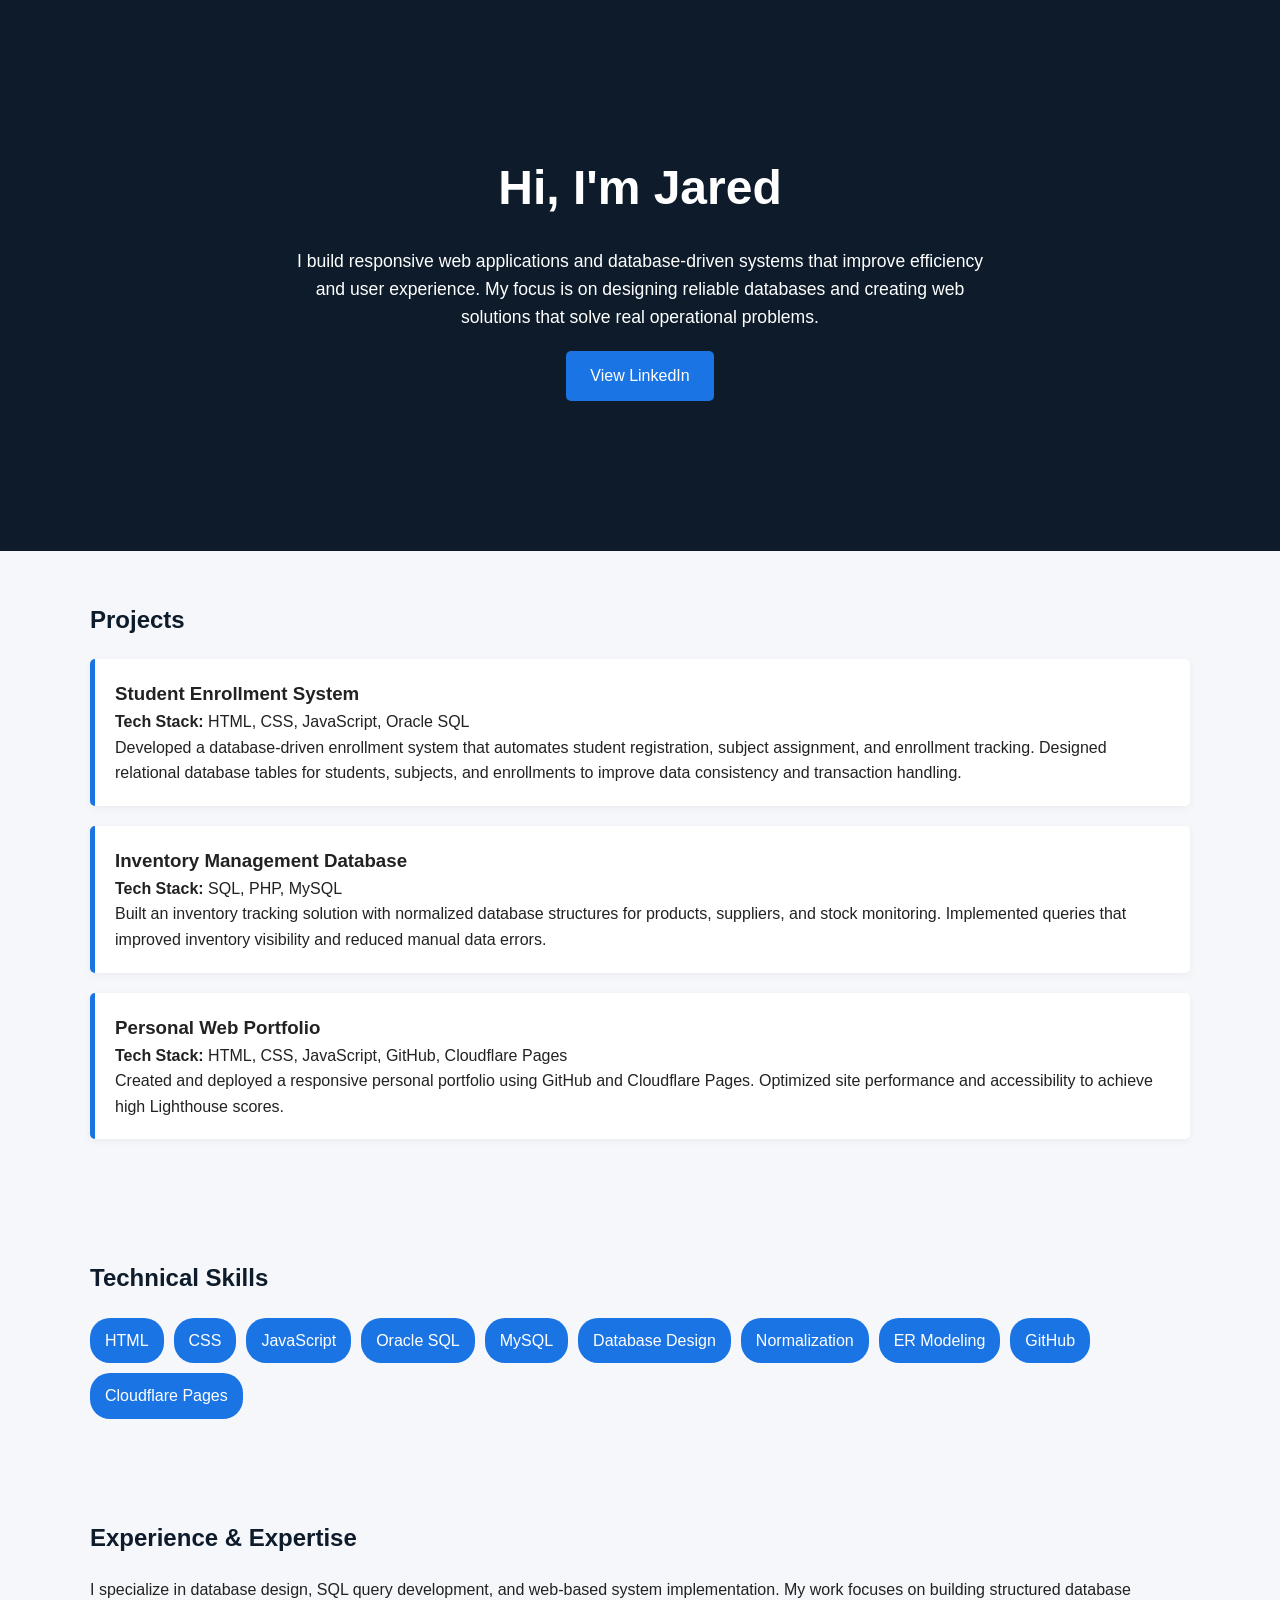
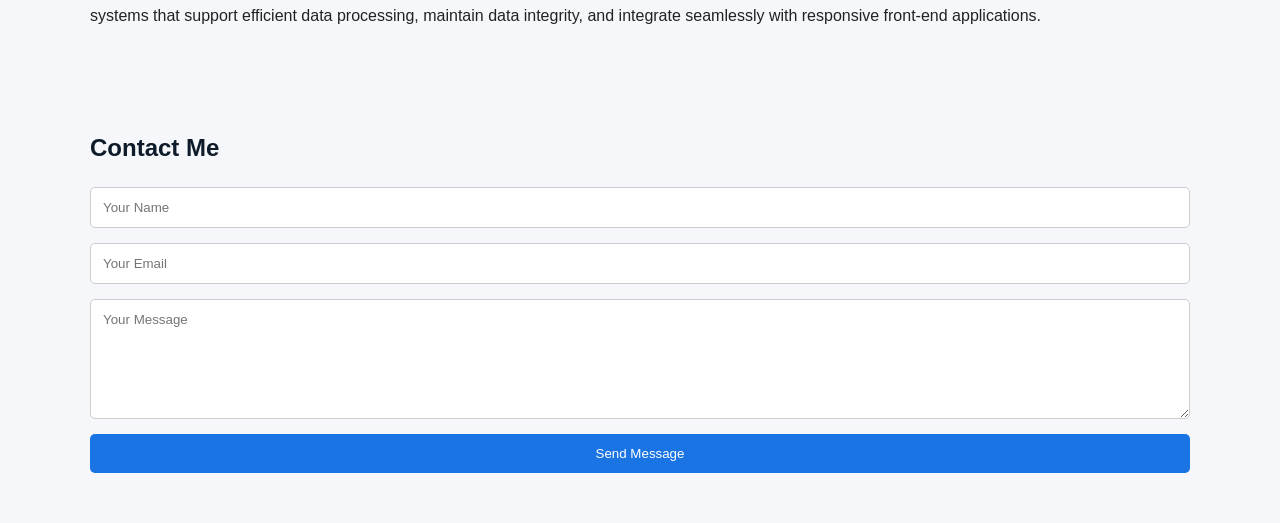
==== professional-portfolio/index.html @ 5c2bf279 "Add files via upload Initial portfolio upload" ====
<!DOCTYPE html>
<html lang="en">
<head>
  <meta charset="UTF-8">
  <meta name="viewport" content="width=device-width, initial-scale=1.0">
  <title>Jared | Database & Web Developer</title>
  <link rel="stylesheet" href="style.css">
</head>
<body>

  <!-- HERO SECTION -->
  <header class="hero">
    <div class="container">
      <h1>Hi, I'm Jared</h1>
      <p>
        I build responsive web applications and database-driven systems that improve efficiency and user experience.
        My focus is on designing reliable databases and creating web solutions that solve real operational problems.
      </p>
      <a href="https://www.linkedin.com/in/eiromn-jared-2b669a405" target="_blank" class="btn">View LinkedIn</a>
    </div>
  </header>

  <!-- PROJECTS SECTION -->
  <section class="projects container">
    <h2>Projects</h2>

    <div class="project-card">
      <h3>Student Enrollment System</h3>
      <p><strong>Tech Stack:</strong> HTML, CSS, JavaScript, Oracle SQL</p>
      <p>
        Developed a database-driven enrollment system that automates student registration,
        subject assignment, and enrollment tracking. Designed relational database tables for
        students, subjects, and enrollments to improve data consistency and transaction handling.
      </p>
    </div>

    <div class="project-card">
      <h3>Inventory Management Database</h3>
      <p><strong>Tech Stack:</strong> SQL, PHP, MySQL</p>
      <p>
        Built an inventory tracking solution with normalized database structures for products,
        suppliers, and stock monitoring. Implemented queries that improved inventory visibility
        and reduced manual data errors.
      </p>
    </div>

    <div class="project-card">
      <h3>Personal Web Portfolio</h3>
      <p><strong>Tech Stack:</strong> HTML, CSS, JavaScript, GitHub, Cloudflare Pages</p>
      <p>
        Created and deployed a responsive personal portfolio using GitHub and Cloudflare Pages.
        Optimized site performance and accessibility to achieve high Lighthouse scores.
      </p>
    </div>
  </section>

  <!-- SKILLS SECTION -->
  <section class="skills container">
    <h2>Technical Skills</h2>
    <div class="skills-grid">
      <span>HTML</span>
      <span>CSS</span>
      <span>JavaScript</span>
      <span>Oracle SQL</span>
      <span>MySQL</span>
      <span>Database Design</span>
      <span>Normalization</span>
      <span>ER Modeling</span>
      <span>GitHub</span>
      <span>Cloudflare Pages</span>
    </div>
  </section>

  <!-- RESUME SECTION -->
  <section class="resume container">
    <h2>Experience & Expertise</h2>
    <p>
      I specialize in database design, SQL query development, and web-based system implementation.
      My work focuses on building structured database systems that support efficient data processing,
      maintain data integrity, and integrate seamlessly with responsive front-end applications.
    </p>
  </section>

  <!-- CONTACT SECTION -->
  <section class="contact container">
    <h2>Contact Me</h2>
    <form>
      <input type="text" placeholder="Your Name" required>
      <input type="email" placeholder="Your Email" required>
      <textarea placeholder="Your Message" required></textarea>
      <button type="submit" class="btn">Send Message</button>
    </form>
  </section>

</body>
</html>
---- professional-portfolio/style.css ----
* {
  margin: 0;
  padding: 0;
  box-sizing: border-box;
  font-family: Arial, sans-serif;
}

body {
  line-height: 1.6;
  color: #222;
  background: #f5f7fa;
}

.container {
  width: 90%;
  max-width: 1100px;
  margin: auto;
  padding: 50px 0;
}

.hero {
  background: #0d1b2a;
  color: white;
  text-align: center;
  padding: 100px 20px;
}

.hero h1 {
  font-size: 3rem;
  margin-bottom: 20px;
}

.hero p {
  max-width: 700px;
  margin: auto;
  margin-bottom: 20px;
  font-size: 1.1rem;
}

.btn {
  display: inline-block;
  background: #1b74e4;
  color: white;
  padding: 12px 24px;
  text-decoration: none;
  border-radius: 5px;
  border: none;
  cursor: pointer;
}

h2 {
  margin-bottom: 20px;
  color: #0d1b2a;
}

.project-card {
  background: white;
  margin-bottom: 20px;
  padding: 20px;
  border-left: 5px solid #1b74e4;
  border-radius: 5px;
  box-shadow: 0 2px 8px rgba(0,0,0,0.05);
}

.skills-grid {
  display: flex;
  flex-wrap: wrap;
  gap: 10px;
}

.skills-grid span {
  background: #1b74e4;
  color: white;
  padding: 10px 15px;
  border-radius: 20px;
}

.contact form {
  display: flex;
  flex-direction: column;
}

.contact input,
.contact textarea {
  margin-bottom: 15px;
  padding: 12px;
  border: 1px solid #ccc;
  border-radius: 5px;
}

.contact textarea {
  min-height: 120px;
}

@media (max-width: 768px) {
  .hero h1 {
    font-size: 2rem;
  }
}
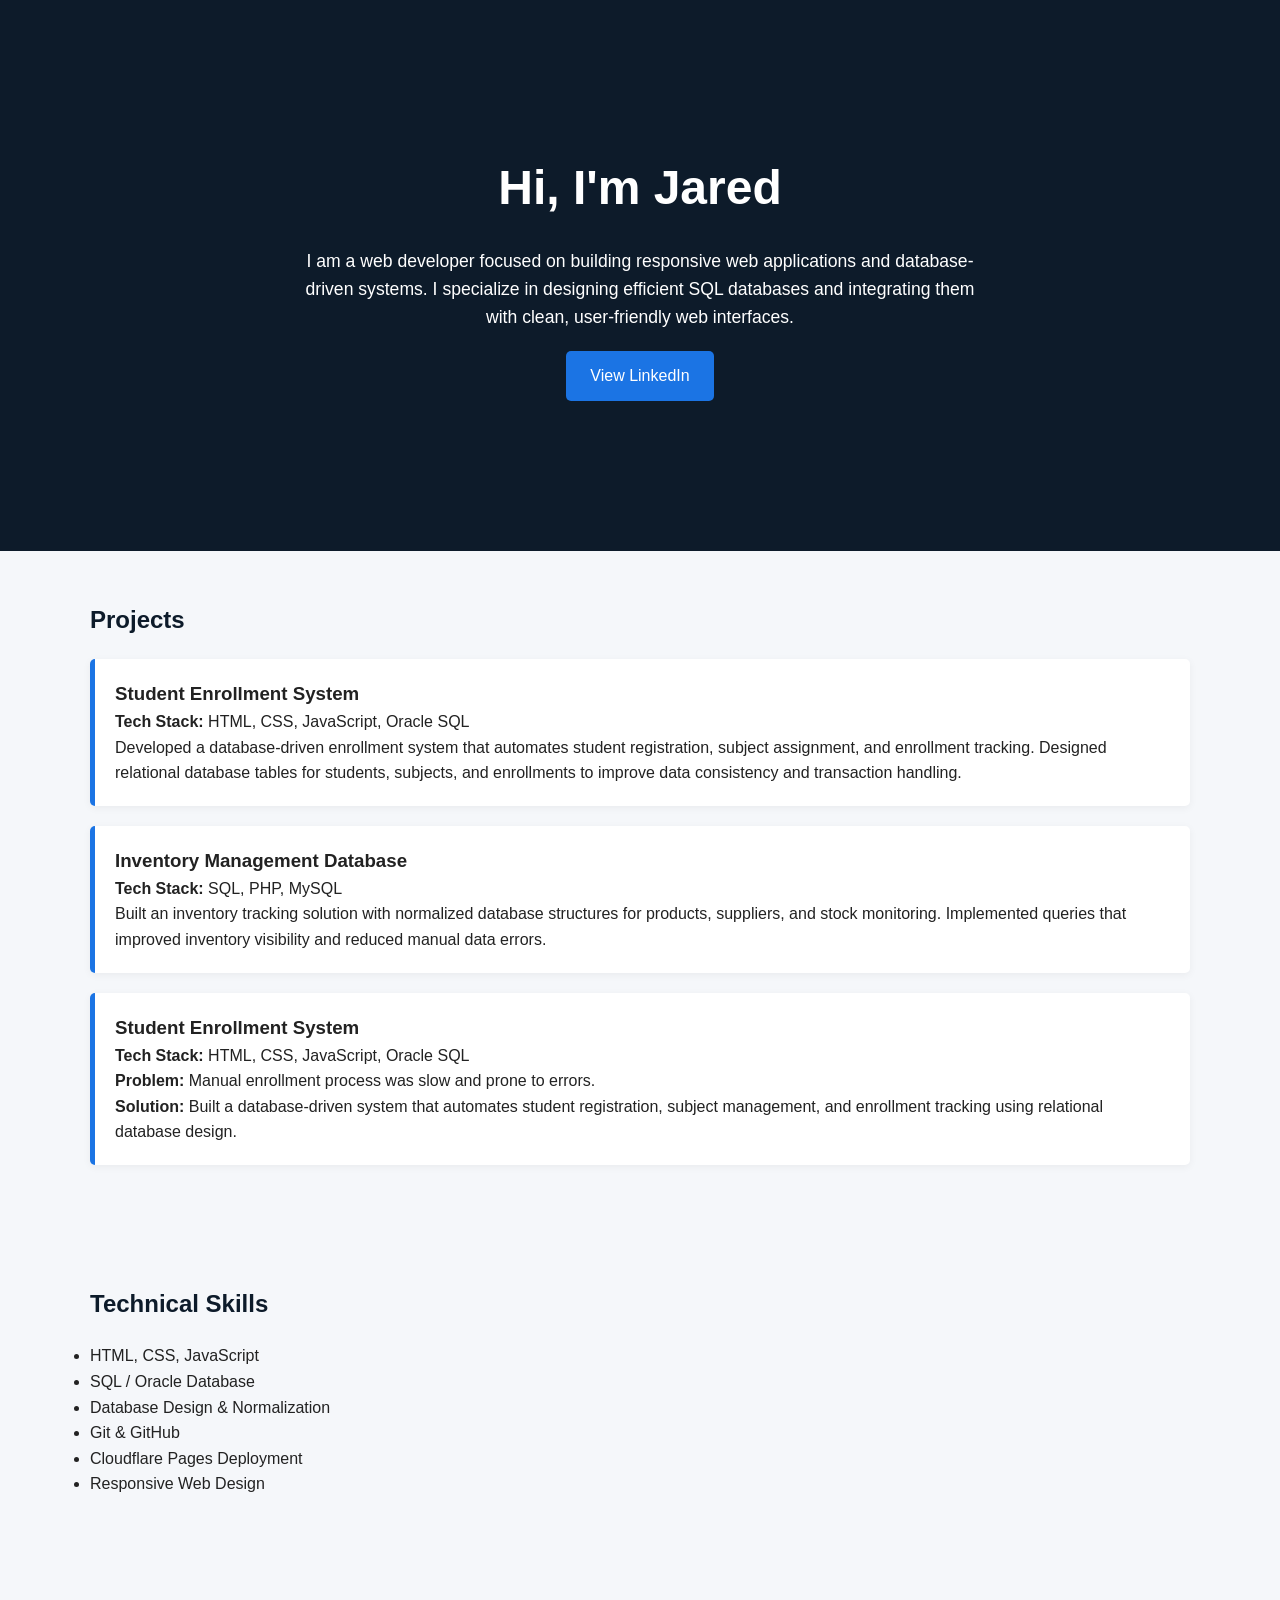
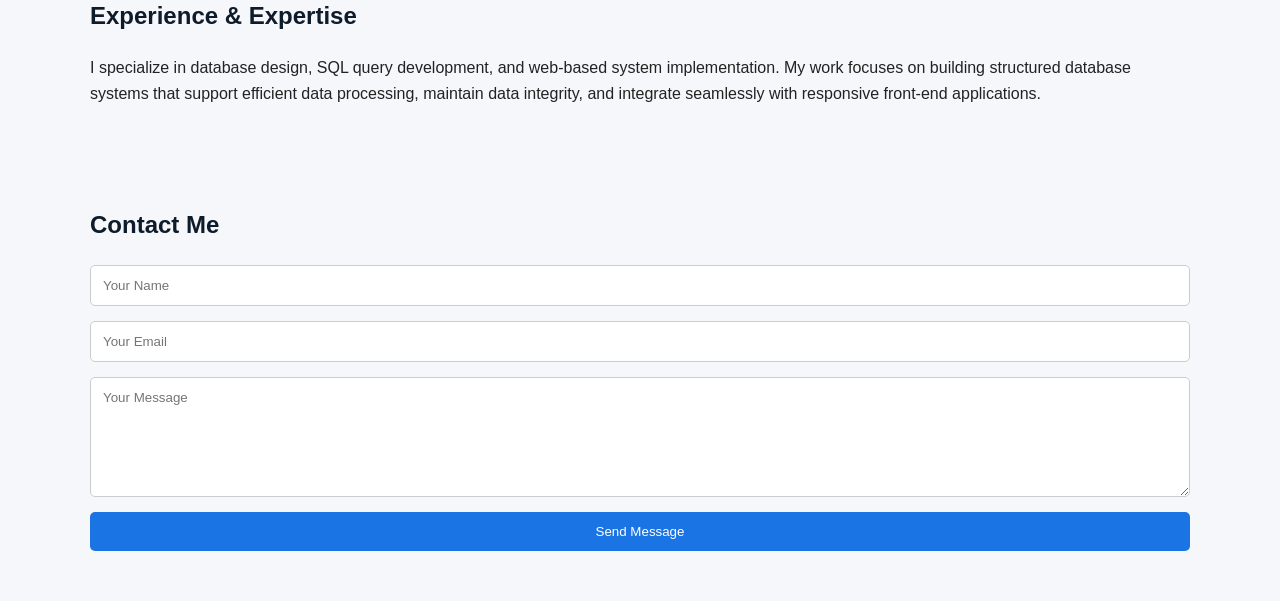
==== commit 83b3eed2: "Update index.html Improved hero section and project descriptions" ====
--- a/professional-portfolio/index.html
+++ b/professional-portfolio/index.html
@@ -12,10 +12,10 @@
   <header class="hero">
     <div class="container">
       <h1>Hi, I'm Jared</h1>
-      <p>
-        I build responsive web applications and database-driven systems that improve efficiency and user experience.
-        My focus is on designing reliable databases and creating web solutions that solve real operational problems.
-      </p>
+<p>
+I am a web developer focused on building responsive web applications and database-driven systems.  
+I specialize in designing efficient SQL databases and integrating them with clean, user-friendly web interfaces.
+</p>
       <a href="https://www.linkedin.com/in/eiromn-jared-2b669a405" target="_blank" class="btn">View LinkedIn</a>
     </div>
   </header>
@@ -44,31 +44,25 @@
       </p>
     </div>
 
-    <div class="project-card">
-      <h3>Personal Web Portfolio</h3>
-      <p><strong>Tech Stack:</strong> HTML, CSS, JavaScript, GitHub, Cloudflare Pages</p>
-      <p>
-        Created and deployed a responsive personal portfolio using GitHub and Cloudflare Pages.
-        Optimized site performance and accessibility to achieve high Lighthouse scores.
-      </p>
-    </div>
+   <div class="project-card">
+  <h3>Student Enrollment System</h3>
+  <p><strong>Tech Stack:</strong> HTML, CSS, JavaScript, Oracle SQL</p>
+  <p><strong>Problem:</strong> Manual enrollment process was slow and prone to errors.</p>
+  <p><strong>Solution:</strong> Built a database-driven system that automates student registration, subject management, and enrollment tracking using relational database design.</p>
+</div>
   </section>
 
   <!-- SKILLS SECTION -->
   <section class="skills container">
     <h2>Technical Skills</h2>
-    <div class="skills-grid">
-      <span>HTML</span>
-      <span>CSS</span>
-      <span>JavaScript</span>
-      <span>Oracle SQL</span>
-      <span>MySQL</span>
-      <span>Database Design</span>
-      <span>Normalization</span>
-      <span>ER Modeling</span>
-      <span>GitHub</span>
-      <span>Cloudflare Pages</span>
-    </div>
+<ul>
+  <li>HTML, CSS, JavaScript</li>
+  <li>SQL / Oracle Database</li>
+  <li>Database Design & Normalization</li>
+  <li>Git & GitHub</li>
+  <li>Cloudflare Pages Deployment</li>
+  <li>Responsive Web Design</li>
+</ul>
   </section>
 
   <!-- RESUME SECTION -->
@@ -93,4 +87,4 @@
   </section>
 
 </body>
-</html>+</html>
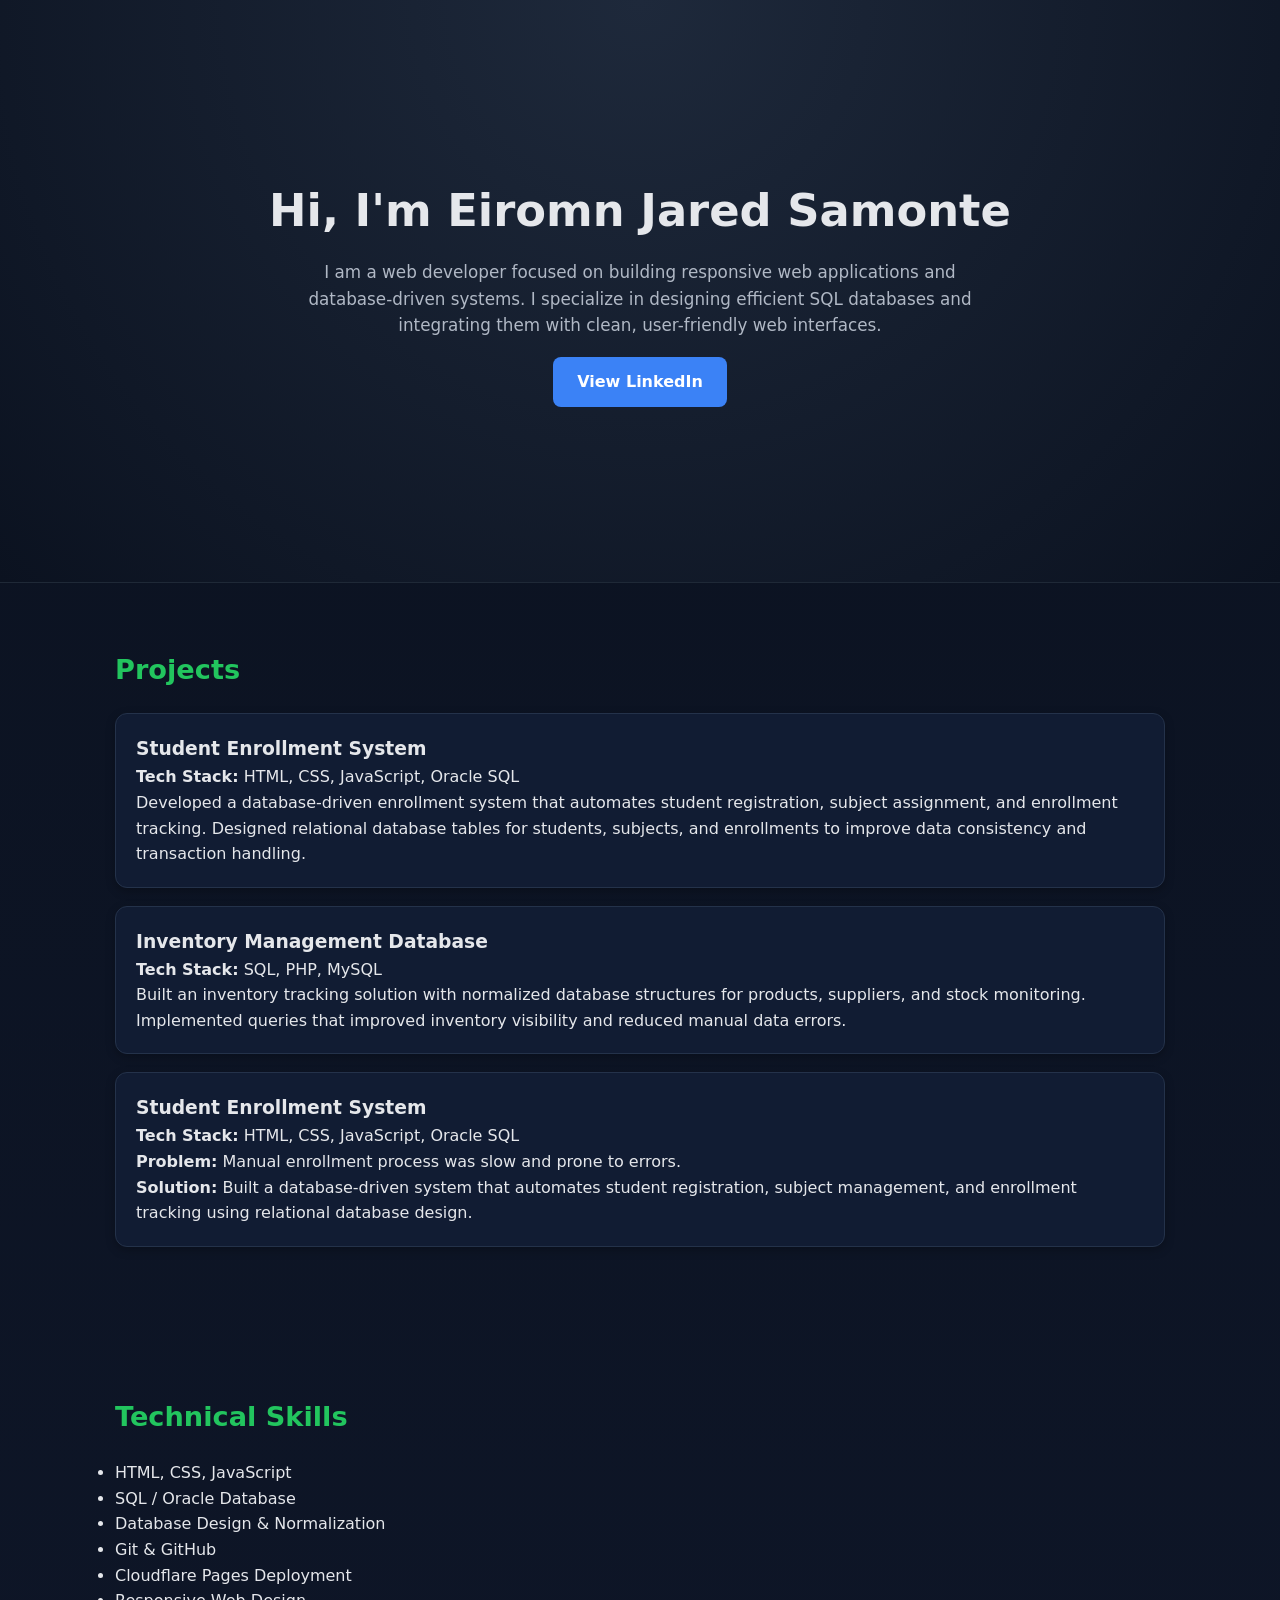
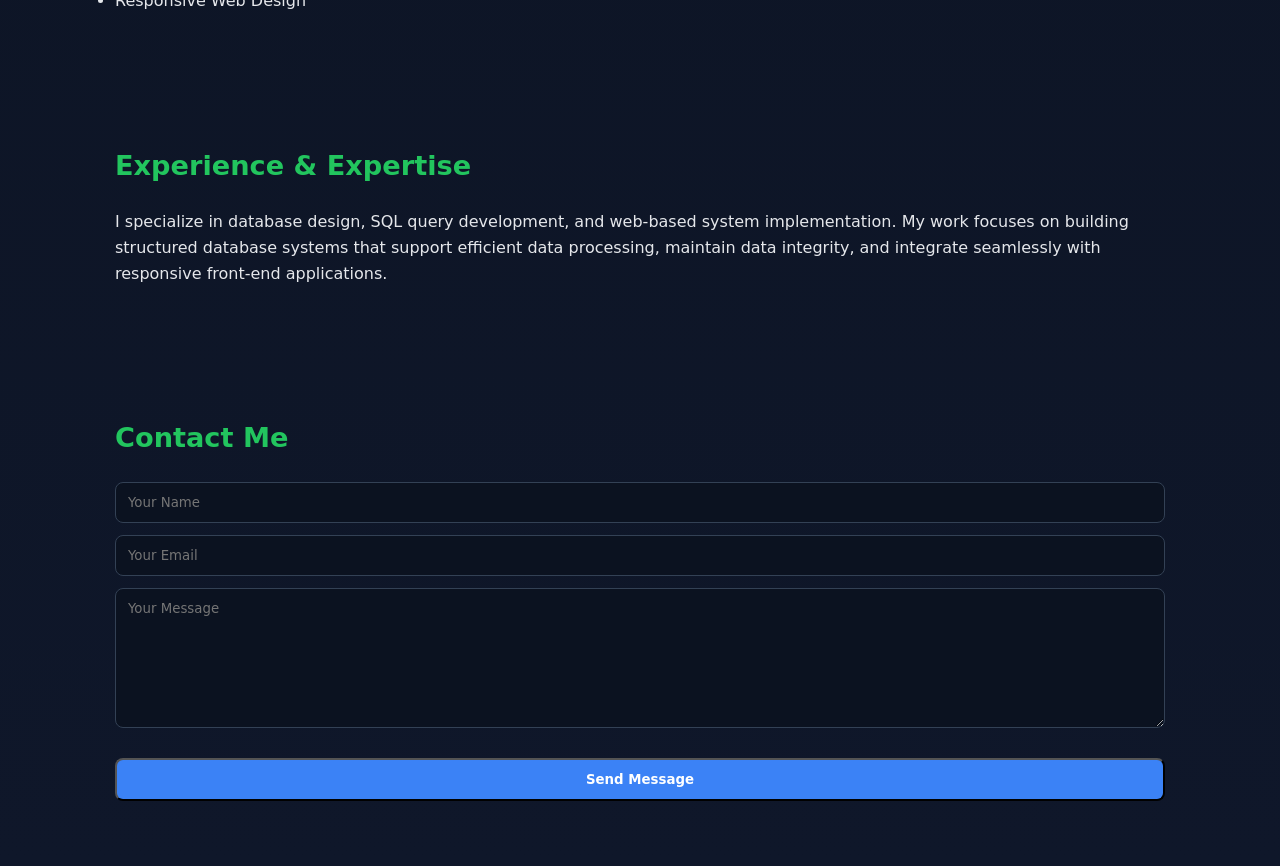
==== commit eee2110d: "Update index.html name update" ====
--- a/professional-portfolio/index.html
+++ b/professional-portfolio/index.html
@@ -11,7 +11,7 @@
   <!-- HERO SECTION -->
   <header class="hero">
     <div class="container">
-      <h1>Hi, I'm Jared</h1>
+      <h1>Hi, I'm Eiromn Jared Samonte</h1>
 <p>
 I am a web developer focused on building responsive web applications and database-driven systems.  
 I specialize in designing efficient SQL databases and integrating them with clean, user-friendly web interfaces.
--- a/professional-portfolio/style.css
+++ b/professional-portfolio/style.css
@@ -1,66 +1,96 @@
+
 * {
   margin: 0;
   padding: 0;
   box-sizing: border-box;
-  font-family: Arial, sans-serif;
+  font-family: system-ui, Arial, sans-serif;
 }
 
+
+:root {
+  --bg: #0b1220;
+  --card: #111c33;
+  --text: #e5e7eb;
+  --muted: #b0b8c5;
+  --primary: #3b82f6;
+  --accent: #22c55e;
+}
+
+
 body {
+  background: linear-gradient(180deg, #0b1220, #0f172a);
+  color: var(--text);
   line-height: 1.6;
-  color: #222;
-  background: #f5f7fa;
 }
+
 
 .container {
   width: 90%;
-  max-width: 1100px;
+  max-width: 1050px;
   margin: auto;
-  padding: 50px 0;
+  padding: 65px 0;
 }
 
+
 .hero {
-  background: #0d1b2a;
-  color: white;
   text-align: center;
-  padding: 100px 20px;
+  padding: 110px 20px;
+  background: radial-gradient(circle at top, #1e293b, #0b1220);
+  border-bottom: 1px solid #1f2937;
 }
 
 .hero h1 {
-  font-size: 3rem;
-  margin-bottom: 20px;
+  font-size: 2.8rem;
+  margin-bottom: 12px;
 }
 
 .hero p {
-  max-width: 700px;
+  max-width: 720px;
   margin: auto;
-  margin-bottom: 20px;
-  font-size: 1.1rem;
+  color: var(--muted);
+  font-size: 1.05rem;
 }
+
 
 .btn {
   display: inline-block;
-  background: #1b74e4;
+  margin-top: 18px;
+  padding: 12px 24px;
+  background: var(--primary);
   color: white;
-  padding: 12px 24px;
   text-decoration: none;
-  border-radius: 5px;
-  border: none;
-  cursor: pointer;
+  border-radius: 8px;
+  font-weight: 600;
+  transition: 0.25s ease;
 }
 
+.btn:hover {
+  background: #2563eb;
+  transform: translateY(-2px);
+}
+
+
 h2 {
-  margin-bottom: 20px;
-  color: #0d1b2a;
+  margin-bottom: 22px;
+  color: var(--accent);
+  font-size: 1.7rem;
 }
 
 .project-card {
-  background: white;
-  margin-bottom: 20px;
+  background: var(--card);
   padding: 20px;
-  border-left: 5px solid #1b74e4;
-  border-radius: 5px;
-  box-shadow: 0 2px 8px rgba(0,0,0,0.05);
+  margin-bottom: 18px;
+  border-radius: 12px;
+  border: 1px solid #24324a;
+  box-shadow: 0 3px 10px rgba(0,0,0,0.25);
+  transition: 0.2s ease;
 }
+
+.project-card:hover {
+  transform: translateY(-3px);
+  border-color: var(--primary);
+}
+
 
 .skills-grid {
   display: flex;
@@ -69,31 +99,41 @@
 }
 
 .skills-grid span {
-  background: #1b74e4;
-  color: white;
-  padding: 10px 15px;
-  border-radius: 20px;
+  background: #1f2a44;
+  border: 1px solid #2b3a5a;
+  padding: 9px 14px;
+  border-radius: 999px;
+  font-size: 0.85rem;
 }
+
 
 .contact form {
   display: flex;
   flex-direction: column;
+  gap: 12px;
 }
 
 .contact input,
 .contact textarea {
-  margin-bottom: 15px;
   padding: 12px;
-  border: 1px solid #ccc;
-  border-radius: 5px;
+  border-radius: 8px;
+  border: 1px solid #334155;
+  background: #0b1220;
+  color: var(--text);
 }
 
 .contact textarea {
-  min-height: 120px;
+  min-height: 140px;
+  resize: vertical;
 }
+
 
 @media (max-width: 768px) {
   .hero h1 {
-    font-size: 2rem;
+    font-size: 2.1rem;
   }
-}+
+  .container {
+    padding: 45px 0;
+  }
+}
